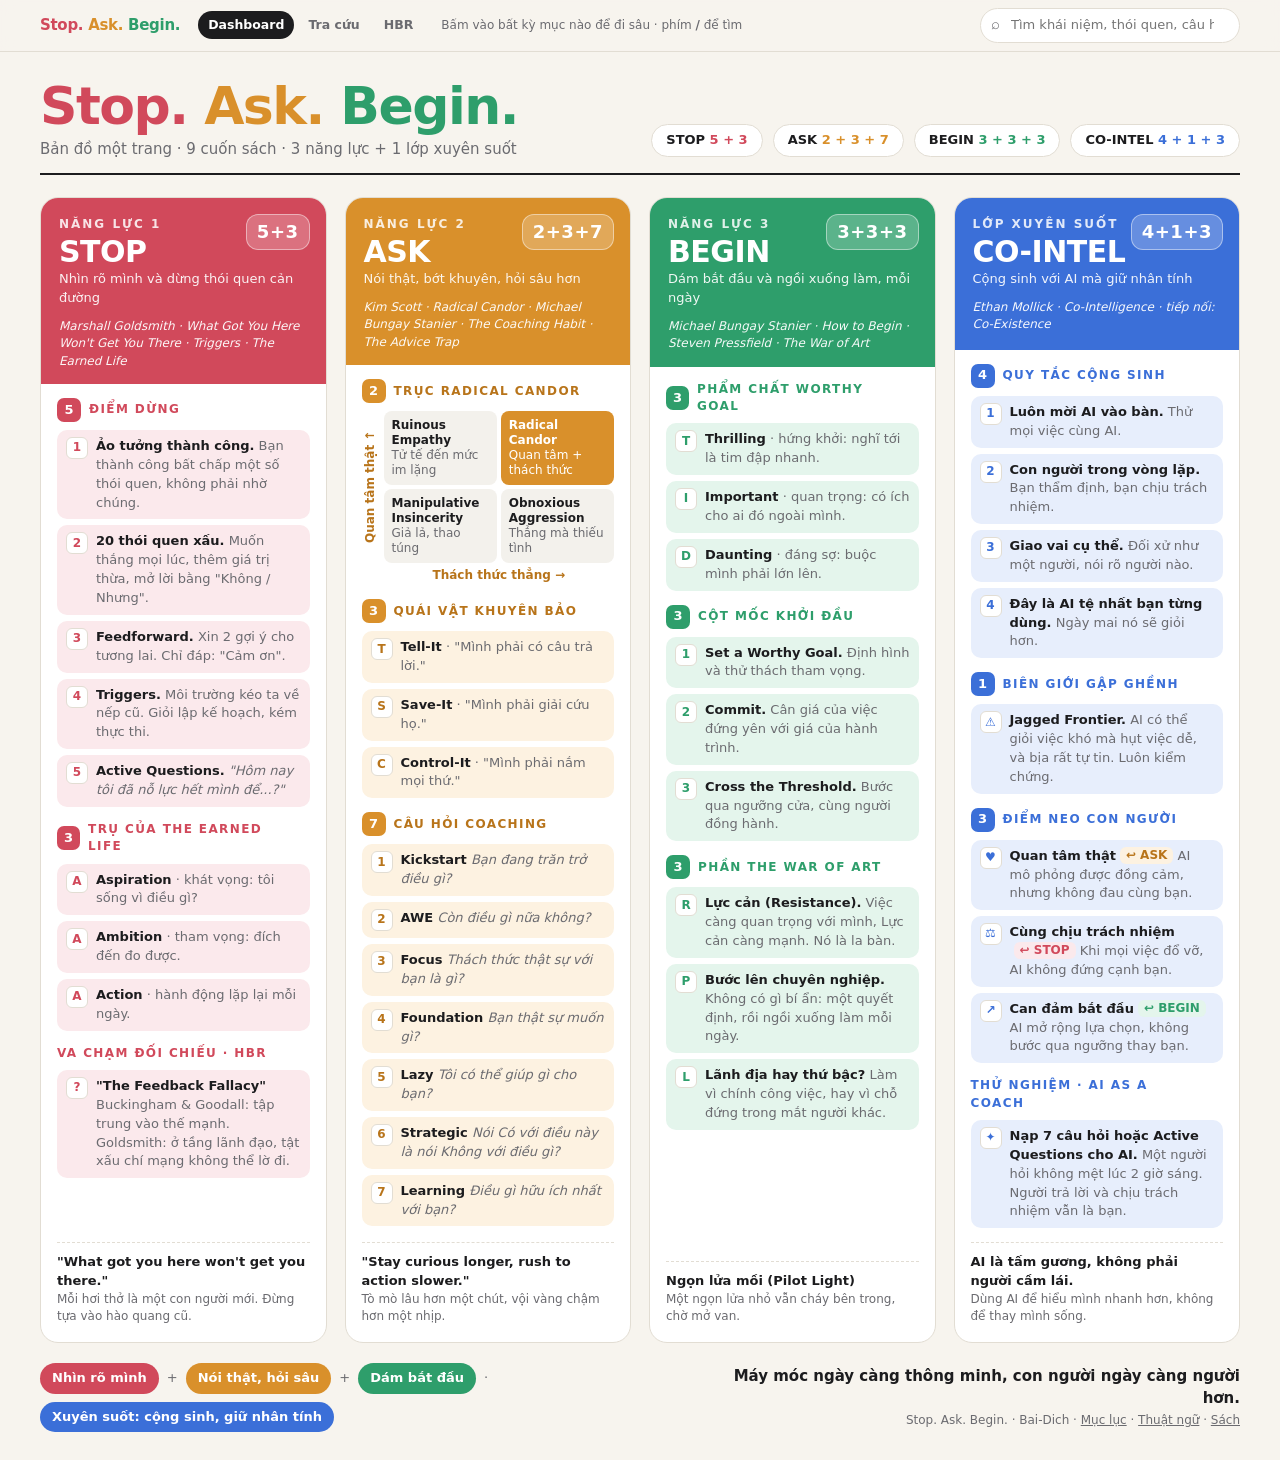
==== index.html @ fc936a49 "feat: complete Stop. Ask. Begin. 9-book architecture, translations, and Atlas interactive system" ====
<!DOCTYPE html>
<html lang="vi">
<head>
<meta charset="utf-8">
<meta name="viewport" content="width=device-width, initial-scale=1">
<title>Stop. Ask. Begin. · Dashboard</title>
<link rel="stylesheet" href="assets/atlas.css">
</head>
<body>

<div class="bar">
  <div class="bar-in">
    <a class="brand" href="#/"><span>Stop.</span> <span>Ask.</span> <span>Begin.</span></a>
    <nav>
      <a href="#/" data-k="dash">Dashboard</a>
      <a href="#/index" data-k="index">Tra cứu</a>
      <a href="#/ref/hbr" data-k="ref">HBR</a>
    </nav>
    <span class="hint">Bấm vào bất kỳ mục nào để đi sâu · phím <b>/</b> để tìm</span>
    <label class="search"><input id="q" type="search" placeholder="Tìm khái niệm, thói quen, câu hỏi..." autocomplete="off" aria-label="Tìm kiếm"></label>
  </div>
</div>

<!-- ================= DASHBOARD (poster) ================= -->
<main class="poster" id="dash">

  <header>
    <div class="title">
      <span>Stop.</span> <span>Ask.</span> <span>Begin.</span>
      <small>Bản đồ một trang · 9 cuốn sách · 3 năng lực + 1 lớp xuyên suốt</small>
    </div>
    <div class="formula">
      <a class="f-stop" href="#/stop">STOP <b>5 + 3</b></a>
      <a class="f-ask" href="#/ask">ASK <b>2 + 3 + 7</b></a>
      <a class="f-begin" href="#/begin">BEGIN <b>3 + 3 + 3</b></a>
      <a class="f-co" href="#/co">CO-INTEL <b>4 + 1 + 3</b></a>
    </div>
  </header>

  <section class="grid">

    <!-- ================= STOP ================= -->
    <article class="col stop">
      <a class="col-head" href="#/stop">
        <div class="badge">5+3</div>
        <div class="step">NĂNG LỰC 1</div>
        <div class="name">STOP</div>
        <div class="sub">Nhìn rõ mình và dừng thói quen cản đường</div>
        <div class="books">Marshall Goldsmith · What Got You Here Won't Get You There · Triggers · The Earned Life</div>
      </a>
      <div class="col-body">
        <div class="block">
          <h3><a href="#/stop"><span class="n">5</span>điểm dừng</a></h3>
          <ol class="items">
            <li><a href="#/stop/success-delusion"><span class="k">1</span><div><strong>Ảo tưởng thành công.</strong> <em>Bạn thành công bất chấp một số thói quen, không phải nhờ chúng.</em></div></a></li>
            <li><a href="#/stop/habits"><span class="k">2</span><div><strong>20 thói quen xấu.</strong> <em>Muốn thắng mọi lúc, thêm giá trị thừa, mở lời bằng "Không / Nhưng".</em></div></a></li>
            <li><a href="#/stop/change-process"><span class="k">3</span><div><strong>Feedforward.</strong> <em>Xin 2 gợi ý cho tương lai. Chỉ đáp: "Cảm ơn".</em></div></a></li>
            <li><a href="#/stop/triggers"><span class="k">4</span><div><strong>Triggers.</strong> <em>Môi trường kéo ta về nếp cũ. Giỏi lập kế hoạch, kém thực thi.</em></div></a></li>
            <li><a href="#/stop/active-questions"><span class="k">5</span><div><strong>Active Questions.</strong> <em class="q">"Hôm nay tôi đã nỗ lực hết mình để...?"</em></div></a></li>
          </ol>
        </div>
        <div class="block">
          <h3><a href="#/stop/earned-life"><span class="n">3</span>trụ của The Earned Life</a></h3>
          <ol class="items">
            <li><a href="#/stop/earned-life/aspiration"><span class="k">A</span><div><strong>Aspiration</strong> <em>· khát vọng: tôi sống vì điều gì?</em></div></a></li>
            <li><a href="#/stop/earned-life/ambition"><span class="k">A</span><div><strong>Ambition</strong> <em>· tham vọng: đích đến đo được.</em></div></a></li>
            <li><a href="#/stop/earned-life/action"><span class="k">A</span><div><strong>Action</strong> <em>· hành động lặp lại mỗi ngày.</em></div></a></li>
          </ol>
        </div>
        <div class="block">
          <h3><a href="#/ref/debates">Va chạm đối chiếu · HBR</a></h3>
          <ol class="items">
            <li><a href="#/ref/hbr/feedback-fallacy"><span class="k">?</span><div><strong>"The Feedback Fallacy"</strong> <em>Buckingham &amp; Goodall: tập trung vào thế mạnh. Goldsmith: ở tầng lãnh đạo, tật xấu chí mạng không thể lờ đi.</em></div></a></li>
          </ol>
        </div>
        <div class="motto">"What got you here won't get you there."<span>Mỗi hơi thở là một con người mới. Đừng tựa vào hào quang cũ.</span></div>
      </div>
    </article>

    <!-- ================= ASK ================= -->
    <article class="col ask">
      <a class="col-head" href="#/ask">
        <div class="badge">2+3+7</div>
        <div class="step">NĂNG LỰC 2</div>
        <div class="name">ASK</div>
        <div class="sub">Nói thật, bớt khuyên, hỏi sâu hơn</div>
        <div class="books">Kim Scott · Radical Candor · Michael Bungay Stanier · The Coaching Habit · The Advice Trap</div>
      </a>
      <div class="col-body">
        <div class="block">
          <h3><a href="#/ask/radical-candor"><span class="n">2</span>trục Radical Candor</a></h3>
          <div class="rc">
            <div class="axis-y">Quan tâm thật ↑</div>
            <a class="cell" href="#/ask/radical-candor/ruinous-empathy"><b>Ruinous Empathy</b>Tử tế đến mức im lặng</a>
            <a class="cell win" href="#/ask/radical-candor/radical-candor"><b>Radical Candor</b>Quan tâm + thách thức</a>
            <a class="cell" href="#/ask/radical-candor/manipulative-insincerity"><b>Manipulative Insincerity</b>Giả lả, thao túng</a>
            <a class="cell" href="#/ask/radical-candor/obnoxious-aggression"><b>Obnoxious Aggression</b>Thẳng mà thiếu tình</a>
            <div class="axis-x">Thách thức thẳng →</div>
          </div>
        </div>
        <div class="block">
          <h3><a href="#/ask/monsters"><span class="n">3</span>quái vật khuyên bảo</a></h3>
          <ol class="items">
            <li><a href="#/ask/monsters/tell-it"><span class="k">T</span><div><strong>Tell-It</strong> <em>· "Mình phải có câu trả lời."</em></div></a></li>
            <li><a href="#/ask/monsters/save-it"><span class="k">S</span><div><strong>Save-It</strong> <em>· "Mình phải giải cứu họ."</em></div></a></li>
            <li><a href="#/ask/monsters/control-it"><span class="k">C</span><div><strong>Control-It</strong> <em>· "Mình phải nắm mọi thứ."</em></div></a></li>
          </ol>
        </div>
        <div class="block">
          <h3><a href="#/ask/seven-questions"><span class="n">7</span>câu hỏi coaching</a></h3>
          <ol class="items">
            <li><a href="#/ask/seven-questions/kickstart"><span class="k">1</span><div><strong>Kickstart</strong> <em class="q">Bạn đang trăn trở điều gì?</em></div></a></li>
            <li><a href="#/ask/seven-questions/awe"><span class="k">2</span><div><strong>AWE</strong> <em class="q">Còn điều gì nữa không?</em></div></a></li>
            <li><a href="#/ask/seven-questions/focus"><span class="k">3</span><div><strong>Focus</strong> <em class="q">Thách thức thật sự với bạn là gì?</em></div></a></li>
            <li><a href="#/ask/seven-questions/foundation"><span class="k">4</span><div><strong>Foundation</strong> <em class="q">Bạn thật sự muốn gì?</em></div></a></li>
            <li><a href="#/ask/seven-questions/lazy"><span class="k">5</span><div><strong>Lazy</strong> <em class="q">Tôi có thể giúp gì cho bạn?</em></div></a></li>
            <li><a href="#/ask/seven-questions/strategic"><span class="k">6</span><div><strong>Strategic</strong> <em class="q">Nói Có với điều này là nói Không với điều gì?</em></div></a></li>
            <li><a href="#/ask/seven-questions/learning"><span class="k">7</span><div><strong>Learning</strong> <em class="q">Điều gì hữu ích nhất với bạn?</em></div></a></li>
          </ol>
        </div>
        <div class="motto">"Stay curious longer, rush to action slower."<span>Tò mò lâu hơn một chút, vội vàng chậm hơn một nhịp.</span></div>
      </div>
    </article>

    <!-- ================= BEGIN ================= -->
    <article class="col begin">
      <a class="col-head" href="#/begin">
        <div class="badge">3+3+3</div>
        <div class="step">NĂNG LỰC 3</div>
        <div class="name">BEGIN</div>
        <div class="sub">Dám bắt đầu và ngồi xuống làm, mỗi ngày</div>
        <div class="books">Michael Bungay Stanier · How to Begin · Steven Pressfield · The War of Art</div>
      </a>
      <div class="col-body">
        <div class="block">
          <h3><a href="#/begin/worthy-goal"><span class="n">3</span>phẩm chất Worthy Goal</a></h3>
          <ol class="items">
            <li><a href="#/begin/worthy-goal/thrilling"><span class="k">T</span><div><strong>Thrilling</strong> <em>· hứng khởi: nghĩ tới là tim đập nhanh.</em></div></a></li>
            <li><a href="#/begin/worthy-goal/important"><span class="k">I</span><div><strong>Important</strong> <em>· quan trọng: có ích cho ai đó ngoài mình.</em></div></a></li>
            <li><a href="#/begin/worthy-goal/daunting"><span class="k">D</span><div><strong>Daunting</strong> <em>· đáng sợ: buộc mình phải lớn lên.</em></div></a></li>
          </ol>
        </div>
        <div class="block">
          <h3><a href="#/begin/milestones"><span class="n">3</span>cột mốc khởi đầu</a></h3>
          <ol class="items">
            <li><a href="#/begin/milestones/set-a-worthy-goal"><span class="k">1</span><div><strong>Set a Worthy Goal.</strong> <em>Định hình và thử thách tham vọng.</em></div></a></li>
            <li><a href="#/begin/milestones/commit"><span class="k">2</span><div><strong>Commit.</strong> <em>Cân giá của việc đứng yên với giá của hành trình.</em></div></a></li>
            <li><a href="#/begin/milestones/cross-the-threshold"><span class="k">3</span><div><strong>Cross the Threshold.</strong> <em>Bước qua ngưỡng cửa, cùng người đồng hành.</em></div></a></li>
          </ol>
        </div>
        <div class="block">
          <h3><a href="#/begin/resistance"><span class="n">3</span>phần The War of Art</a></h3>
          <ol class="items">
            <li><a href="#/begin/resistance"><span class="k">R</span><div><strong>Lực cản (Resistance).</strong> <em>Việc càng quan trọng với mình, Lực cản càng mạnh. Nó là la bàn.</em></div></a></li>
            <li><a href="#/begin/turning-pro"><span class="k">P</span><div><strong>Bước lên chuyên nghiệp.</strong> <em>Không có gì bí ẩn: một quyết định, rồi ngồi xuống làm mỗi ngày.</em></div></a></li>
            <li><a href="#/begin/territory/territory-vs-hierarchy"><span class="k">L</span><div><strong>Lãnh địa hay thứ bậc?</strong> <em>Làm vì chính công việc, hay vì chỗ đứng trong mắt người khác.</em></div></a></li>
          </ol>
        </div>
        <div class="motto">Ngọn lửa mồi (Pilot Light)<span>Một ngọn lửa nhỏ vẫn cháy bên trong, chờ mở van.</span></div>
      </div>
    </article>

    <!-- ================= CO-INTELLIGENCE ================= -->
    <article class="col co">
      <a class="col-head" href="#/co">
        <div class="badge">4+1+3</div>
        <div class="step">LỚP XUYÊN SUỐT</div>
        <div class="name">CO-INTEL</div>
        <div class="sub">Cộng sinh với AI mà giữ nhân tính</div>
        <div class="books">Ethan Mollick · Co-Intelligence · tiếp nối: Co-Existence</div>
      </a>
      <div class="col-body">
        <div class="block">
          <h3><a href="#/co/rules"><span class="n">4</span>quy tắc cộng sinh</a></h3>
          <ol class="items">
            <li><a href="#/co/rules/invite-ai"><span class="k">1</span><div><strong>Luôn mời AI vào bàn.</strong> <em>Thử mọi việc cùng AI.</em></div></a></li>
            <li><a href="#/co/rules/human-in-loop"><span class="k">2</span><div><strong>Con người trong vòng lặp.</strong> <em>Bạn thẩm định, bạn chịu trách nhiệm.</em></div></a></li>
            <li><a href="#/co/rules/assign-persona"><span class="k">3</span><div><strong>Giao vai cụ thể.</strong> <em>Đối xử như một người, nói rõ người nào.</em></div></a></li>
            <li><a href="#/co/rules/worst-ai"><span class="k">4</span><div><strong>Đây là AI tệ nhất bạn từng dùng.</strong> <em>Ngày mai nó sẽ giỏi hơn.</em></div></a></li>
          </ol>
        </div>
        <div class="block">
          <h3><a href="#/co/frontier"><span class="n">1</span>biên giới gập ghềnh</a></h3>
          <ol class="items">
            <li><a href="#/co/frontier/jagged-frontier"><span class="k">⚠</span><div><strong>Jagged Frontier.</strong> <em>AI có thể giỏi việc khó mà hụt việc dễ, và bịa rất tự tin. Luôn kiểm chứng.</em></div></a></li>
          </ol>
        </div>
        <div class="block">
          <h3><a href="#/co/human"><span class="n">3</span>điểm neo con người</a></h3>
          <ol class="items">
            <li><a href="#/co/human/care"><span class="k">♥</span><div><strong>Quan tâm thật</strong><span class="tag t-ask">↩ ASK</span> <em>AI mô phỏng được đồng cảm, nhưng không đau cùng bạn.</em></div></a></li>
            <li><a href="#/co/human/accountability"><span class="k">⚖</span><div><strong>Cùng chịu trách nhiệm</strong><span class="tag t-stop">↩ STOP</span> <em>Khi mọi việc đổ vỡ, AI không đứng cạnh bạn.</em></div></a></li>
            <li><a href="#/co/human/courage"><span class="k">↗</span><div><strong>Can đảm bắt đầu</strong><span class="tag t-begin">↩ BEGIN</span> <em>AI mở rộng lựa chọn, không bước qua ngưỡng thay bạn.</em></div></a></li>
          </ol>
        </div>
        <div class="block">
          <h3><a href="#/co/roles">Thử nghiệm · AI as a Coach</a></h3>
          <ol class="items">
            <li><a href="#/co/roles/coach"><span class="k">✦</span><div><strong>Nạp 7 câu hỏi hoặc Active Questions cho AI.</strong> <em>Một người hỏi không mệt lúc 2 giờ sáng. Người trả lời và chịu trách nhiệm vẫn là bạn.</em></div></a></li>
          </ol>
        </div>
        <div class="motto">AI là tấm gương, không phải người cầm lái.<span>Dùng AI để hiểu mình nhanh hơn, không để thay mình sống.</span></div>
      </div>
    </article>

  </section>

  <footer>
    <div class="flow">
      <a class="p" href="#/stop" style="background:var(--stop)">Nhìn rõ mình</a><span class="arrow">+</span>
      <a class="p" href="#/ask" style="background:var(--ask)">Nói thật, hỏi sâu</a><span class="arrow">+</span>
      <a class="p" href="#/begin" style="background:var(--begin)">Dám bắt đầu</a><span class="arrow">·</span>
      <a class="p" href="#/co" style="background:var(--co)">Xuyên suốt: cộng sinh, giữ nhân tính</a>
    </div>
    <div class="closing">Máy móc ngày càng thông minh, con người ngày càng người hơn.<span>Stop. Ask. Begin. · Bai-Dich · <a href="#/index">Mục lục</a> · <a href="#/index/terms">Thuật ngữ</a> · <a href="#/index/books">Sách</a></span></div>
  </footer>

</main>

<!-- ================= VIEW ĐỘNG (tầng 1, 2, tra cứu) ================= -->
<main id="view" class="page" hidden></main>

<script src="assets/atlas.js"></script>
<script src="data/ref.js"></script>
<script src="data/stop_a.js"></script>
<script src="data/stop_b.js"></script>
<script src="data/ask.js"></script>
<script src="data/begin.js"></script>
<script src="data/begin_b.js"></script>
<script src="data/co.js"></script>
<script>ATLAS.start();</script>
</body>
</html>
---- assets/atlas.css ----
/* Atlas Stop. Ask. Begin. · giữ nguyên ngôn ngữ thiết kế của poster */
:root{
  --paper:#f7f4ee; --ink:#1c1c1e; --muted:#6b6b70; --line:#e2ddd3; --card:#ffffff;
  --stop:#d1495b; --stop-soft:#fbe9ec;
  --ask:#d9902b;  --ask-soft:#fdf2e1;
  --begin:#2e9e6b;--begin-soft:#e4f5ec;
  --co:#3b6fd8;   --co-soft:#e7eefc;
  --ref:#5b4b8a;  --ref-soft:#eeeaf6;
}
*{box-sizing:border-box;margin:0;padding:0}
html{scroll-behavior:auto}
body{
  background:var(--paper); color:var(--ink);
  font-family:"Be Vietnam Pro","Segoe UI","Inter",system-ui,-apple-system,sans-serif;
  font-size:13px; line-height:1.45; -webkit-font-smoothing:antialiased;
}
a{color:inherit}
:focus-visible{outline:2px solid var(--ink);outline-offset:2px;border-radius:6px}

/* ===== THANH CÔNG CỤ ===== */
.bar{position:sticky;top:0;z-index:20;background:rgba(247,244,238,.92);backdrop-filter:saturate(1.4) blur(8px);
  border-bottom:1px solid var(--line)}
.bar-in{max-width:1600px;margin:0 auto;padding:8px 40px;display:flex;align-items:center;gap:18px}
.brand{font-weight:800;font-size:15px;letter-spacing:-.3px;text-decoration:none;white-space:nowrap}
.brand span:nth-child(1){color:var(--stop)} .brand span:nth-child(2){color:var(--ask)} .brand span:nth-child(3){color:var(--begin)}
.bar nav{display:flex;gap:4px;flex-wrap:wrap}
.bar nav a{text-decoration:none;font-weight:600;font-size:12.5px;color:var(--muted);padding:5px 10px;border-radius:999px}
.bar nav a:hover{background:var(--card);color:var(--ink)}
.bar nav a.on{background:var(--ink);color:#fff}
.search{margin-left:auto;position:relative}
.search input{font:inherit;font-size:13px;width:260px;padding:7px 12px 7px 30px;border:1px solid var(--line);border-radius:999px;background:var(--card);color:var(--ink)}
.search input:focus{outline:none;border-color:var(--ink)}
.search::before{content:"⌕";position:absolute;left:11px;top:50%;transform:translateY(-52%);color:var(--muted);font-size:15px}
.hint{font-size:12px;color:var(--muted);white-space:nowrap}

/* ===== DASHBOARD (poster) ===== */
.poster{max-width:1600px;margin:0 auto;padding:28px 40px 28px}
.poster header{display:flex;align-items:flex-end;justify-content:space-between;gap:24px;
  border-bottom:2px solid var(--ink);padding-bottom:16px;margin-bottom:22px}
.title{font-size:52px;font-weight:800;letter-spacing:-1.5px;line-height:1}
.title span:nth-child(1){color:var(--stop)}
.title span:nth-child(2){color:var(--ask)}
.title span:nth-child(3){color:var(--begin)}
.title small{display:block;font-size:15px;font-weight:500;letter-spacing:0;color:var(--muted);margin-top:10px}
.formula{display:flex;gap:10px;flex-wrap:wrap;justify-content:flex-end}
.formula a{background:var(--card);border:1px solid var(--line);border-radius:999px;padding:6px 14px;font-weight:700;font-size:13px;white-space:nowrap;text-decoration:none;transition:border-color .15s}
.formula a:hover{border-color:var(--ink)}
.formula b{font-weight:800}
.f-stop b{color:var(--stop)} .f-ask b{color:var(--ask)} .f-begin b{color:var(--begin)} .f-co b{color:var(--co)}

.grid{display:grid;grid-template-columns:repeat(4,1fr);gap:18px;align-items:stretch}
.col{background:var(--card);border:1px solid var(--line);border-radius:18px;overflow:hidden;display:flex;flex-direction:column}
.col-head{padding:18px 18px 14px;color:#fff;position:relative;min-height:152px;display:block;text-decoration:none}
.stop .col-head{background:var(--stop)} .ask .col-head{background:var(--ask)}
.begin .col-head{background:var(--begin)} .co .col-head{background:var(--co)}
.step{font-size:12px;font-weight:700;letter-spacing:2px;opacity:.85}
.name{font-size:30px;font-weight:800;letter-spacing:-.5px;line-height:1.1;margin-top:2px}
.sub{font-size:13px;opacity:.92;margin-top:2px}
.badge{position:absolute;top:16px;right:16px;background:rgba(255,255,255,.22);border:1px solid rgba(255,255,255,.45);
  border-radius:12px;padding:4px 10px;font-weight:800;font-size:18px;letter-spacing:.5px}
.books{font-size:12px;opacity:.95;margin-top:10px;font-style:italic}
.col-body{padding:14px 16px 16px;display:flex;flex-direction:column;gap:14px;flex:1}

.block h3{font-size:12px;font-weight:800;letter-spacing:1.4px;text-transform:uppercase;margin-bottom:8px}
.block h3 a{display:flex;align-items:center;gap:8px;text-decoration:none}
.block h3 a::after{content:"›";font-size:16px;line-height:1;opacity:0;transform:translateX(-4px);transition:.15s}
.block h3 a:hover::after{opacity:1;transform:none}
.block h3 .n{display:inline-grid;place-items:center;width:24px;height:24px;border-radius:7px;color:#fff;font-size:13px;letter-spacing:0}
.stop .n{background:var(--stop)} .ask .n{background:var(--ask)} .begin .n{background:var(--begin)} .co .n{background:var(--co)}
.stop h3{color:var(--stop)} .ask h3{color:#b8741a} .begin h3{color:var(--begin)} .co h3{color:var(--co)}

ol.items{list-style:none;display:flex;flex-direction:column;gap:6px}
ol.items li > a{display:grid;grid-template-columns:22px 1fr;gap:8px;align-items:start;padding:7px 9px;border-radius:10px;
  text-decoration:none;position:relative;transition:transform .12s, box-shadow .12s}
.stop ol.items li > a{background:var(--stop-soft)} .ask ol.items li > a{background:var(--ask-soft)}
.begin ol.items li > a{background:var(--begin-soft)} .co ol.items li > a{background:var(--co-soft)}
ol.items li > a:hover{transform:translateY(-1px);box-shadow:0 2px 0 rgba(0,0,0,.06), inset 0 0 0 1px rgba(0,0,0,.08)}
ol.items li > a::after{content:"›";position:absolute;right:8px;top:6px;font-size:15px;color:var(--muted);opacity:0;transition:.12s}
ol.items li > a:hover::after{opacity:1}
.k{font-weight:800;font-size:12px;width:22px;height:22px;border-radius:6px;background:var(--card);display:grid;place-items:center;border:1px solid var(--line)}
.stop .k{color:var(--stop)} .ask .k{color:#b8741a} .begin .k{color:var(--begin)} .co .k{color:var(--co)}
li strong{font-weight:700}
li em{color:var(--muted);font-style:normal}
.q{font-style:italic}

.rc{display:grid;grid-template-columns:18px 1fr 1fr;grid-template-rows:1fr 1fr 18px;gap:4px;font-size:12px}
.rc .cell{border-radius:8px;padding:7px 8px;line-height:1.25;background:#f3f1ec;color:var(--muted);text-decoration:none;transition:transform .12s, box-shadow .12s}
.rc .cell:hover{transform:translateY(-1px);box-shadow:inset 0 0 0 1px rgba(0,0,0,.1)}
.rc .cell b{display:block;color:var(--ink);font-size:12px}
.rc .win{background:var(--ask);color:#fff}
.rc .win b{color:#fff}
.rc .axis-y{grid-row:1/3;writing-mode:vertical-rl;transform:rotate(180deg);text-align:center;font-weight:700;color:#b8741a;font-size:12px}
.rc .axis-x{grid-column:2/4;text-align:center;font-weight:700;color:#b8741a;font-size:12px}

.motto{margin-top:auto;border-top:1px dashed var(--line);padding-top:10px;font-size:13px;font-weight:600}
.motto span{display:block;color:var(--muted);font-weight:500;font-size:12px}
.tag{display:inline-block;font-size:12px;font-weight:700;border-radius:6px;padding:0 6px;margin-left:4px;vertical-align:1px}
.tag.t-stop{background:var(--stop-soft);color:var(--stop)}
.tag.t-ask{background:var(--ask-soft);color:#b8741a}
.tag.t-begin{background:var(--begin-soft);color:var(--begin)}

.poster footer{margin-top:20px;display:grid;grid-template-columns:1fr auto;gap:20px;align-items:center}
.flow{display:flex;align-items:center;gap:8px;flex-wrap:wrap;font-weight:700;font-size:13px}
.flow .p{padding:6px 12px;border-radius:999px;color:#fff;text-decoration:none}
.flow .arrow{color:var(--muted);font-weight:400}
.closing{font-size:15px;font-weight:700;text-align:right;max-width:520px}
.closing span{display:block;color:var(--muted);font-weight:500;font-size:12px;margin-top:2px}
.closing span a{color:var(--muted)}

/* ===== VIEW CHUNG ===== */
.v-stop{--c:var(--stop);--soft:var(--stop-soft);--deep:#a8303f}
.v-ask{--c:var(--ask);--soft:var(--ask-soft);--deep:#9a5f12}
.v-begin{--c:var(--begin);--soft:var(--begin-soft);--deep:#237a53}
.v-co{--c:var(--co);--soft:var(--co-soft);--deep:#2c55aa}
.v-ref{--c:var(--ref);--soft:var(--ref-soft);--deep:#463870}
.v-neutral{--c:var(--ink);--soft:#efece6;--deep:var(--ink)}

.page{max-width:1180px;margin:0 auto;padding:22px 40px 56px}
.crumbs{display:flex;flex-wrap:wrap;gap:6px;align-items:center;font-size:12.5px;color:var(--muted);margin-bottom:14px}
.crumbs a{text-decoration:none;font-weight:600}
.crumbs a:hover{color:var(--ink)}
.crumbs .sep{opacity:.5}
.crumbs .here{color:var(--ink);font-weight:700}

.hero{background:var(--c);color:#fff;border-radius:18px;padding:22px 24px 20px;position:relative;overflow:hidden}
.hero .step{opacity:.85}
.hero h1{font-size:34px;font-weight:800;letter-spacing:-.8px;line-height:1.12;margin-top:4px;max-width:880px}
.hero .en{font-size:14px;opacity:.9;margin-top:4px;font-style:italic}
.hero .lead{font-size:15px;line-height:1.55;margin-top:12px;max-width:820px;opacity:.97}
.hero .badge{font-size:20px}
.hero .meta{display:flex;flex-wrap:wrap;gap:8px;margin-top:14px}
.chip-w{display:inline-flex;align-items:center;gap:6px;background:rgba(255,255,255,.18);border:1px solid rgba(255,255,255,.4);
  color:#fff;border-radius:999px;padding:4px 11px;font-size:12px;font-weight:600;text-decoration:none}
a.chip-w:hover{background:rgba(255,255,255,.3)}

.intro{margin:18px 2px 0;max-width:820px;font-size:14.5px;line-height:1.65}
.intro p+p{margin-top:10px}

.sec{margin-top:26px}
.sec-h{display:flex;align-items:center;gap:10px;margin-bottom:10px}
.sec-h h2{font-size:12px;font-weight:800;letter-spacing:1.4px;text-transform:uppercase;color:var(--deep)}
.sec-h .rule{flex:1;height:1px;background:var(--line)}
.sec-h .cnt{font-size:12px;color:var(--muted);font-weight:600}

.cards{display:grid;grid-template-columns:repeat(auto-fill,minmax(300px,1fr));gap:10px}
.card{display:grid;grid-template-columns:30px 1fr;gap:10px;align-items:start;background:var(--card);border:1px solid var(--line);
  border-radius:14px;padding:12px 14px;text-decoration:none;position:relative;transition:border-color .12s, transform .12s, box-shadow .12s}
.card:hover{border-color:var(--c);transform:translateY(-1px);box-shadow:0 3px 0 var(--soft)}
.card .kk{width:30px;height:30px;border-radius:8px;background:var(--soft);color:var(--deep);display:grid;place-items:center;font-weight:800;font-size:13px}
.card h3{font-size:14.5px;font-weight:700;line-height:1.3;padding-right:14px}
.card .en{font-size:12px;color:var(--muted);font-style:italic;margin-top:1px}
.card p{font-size:13px;color:#3b3b3f;margin-top:6px;line-height:1.5}
.card::after{content:"›";position:absolute;right:12px;top:10px;color:var(--muted);font-size:17px}
.card .flag{display:inline-block;margin-top:6px;font-size:11px;font-weight:700;color:var(--muted);background:#f3f1ec;border-radius:6px;padding:1px 6px}

.others{margin-top:34px;padding-top:16px;border-top:1px dashed var(--line)}
.others h4{font-size:12px;font-weight:800;letter-spacing:1.2px;text-transform:uppercase;color:var(--muted);margin-bottom:8px}
.pills{display:flex;flex-wrap:wrap;gap:6px}
.pill{display:inline-flex;align-items:center;gap:6px;text-decoration:none;font-weight:600;font-size:12.5px;padding:5px 11px;border-radius:999px;
  background:var(--card);border:1px solid var(--line)}
.pill:hover{border-color:var(--ink)}
.pill.on{background:var(--c);color:#fff;border-color:var(--c)}
.dot{width:8px;height:8px;border-radius:50%;display:inline-block;flex:none}
.d-stop{background:var(--stop)} .d-ask{background:var(--ask)} .d-begin{background:var(--begin)} .d-co{background:var(--co)} .d-ref{background:var(--ref)}

/* ===== CHI TIẾT ===== */
.detail{display:grid;grid-template-columns:minmax(0,1fr) 300px;gap:22px;margin-top:18px;align-items:start}
.art{background:var(--card);border:1px solid var(--line);border-radius:18px;padding:24px 28px 26px}
.art .lead{font-size:16.5px;line-height:1.55;font-weight:600;color:var(--deep);border-left:4px solid var(--c);padding-left:12px}
.art .body{margin-top:16px;font-size:15px;line-height:1.72}
.art .body p+p{margin-top:12px}
.quote{margin:20px 0 4px;background:var(--soft);border-radius:14px;padding:16px 18px;position:relative}
.quote::before{content:"\201C";position:absolute;left:12px;top:-6px;font-size:54px;line-height:1;color:var(--c);opacity:.5;font-family:Georgia,serif}
.quote .qen{font-family:Georgia,"Times New Roman",serif;font-style:italic;font-size:15px;line-height:1.55;padding-left:22px}
.quote .qvi{margin-top:8px;font-size:14px;line-height:1.55;padding-left:22px}
.quote .qw{margin-top:6px;font-size:12px;color:var(--muted);padding-left:22px}
.box{margin-top:18px}
.box h4{font-size:12px;font-weight:800;letter-spacing:1.3px;text-transform:uppercase;color:var(--deep);margin-bottom:8px}
.box ul{list-style:none;display:flex;flex-direction:column;gap:6px}
.box li{display:grid;grid-template-columns:18px 1fr;gap:6px;font-size:14px;line-height:1.55}
.box li::before{content:"•";color:var(--c);font-weight:800;text-align:center}
.box.practice li::before{content:"→"}
.note{margin-top:18px;font-size:12.5px;color:var(--muted);background:#f6f4ef;border:1px dashed var(--line);border-radius:10px;padding:8px 12px}

.side{display:flex;flex-direction:column;gap:12px;position:sticky;top:62px}
.pane{background:var(--card);border:1px solid var(--line);border-radius:14px;padding:12px 14px}
.pane h4{font-size:11.5px;font-weight:800;letter-spacing:1.2px;text-transform:uppercase;color:var(--muted);margin-bottom:8px}
.src b{display:block;font-size:13.5px;line-height:1.35}
.src span{display:block;font-size:12px;color:var(--muted);margin-top:2px}
.src a.open{display:inline-block;margin-top:8px;font-size:12.5px;font-weight:700;color:var(--deep);text-decoration:none}
.src a.open:hover{text-decoration:underline}
.rel{display:flex;flex-direction:column;gap:4px}
.rel a,.rel span.off{display:grid;grid-template-columns:10px 1fr;gap:8px;align-items:center;text-decoration:none;font-size:13px;padding:5px 6px;border-radius:8px}
.rel a:hover{background:#f6f4ef}
.rel small{display:block;color:var(--muted);font-size:11.5px}
.rel span.off{color:var(--muted);opacity:.7}
.sibs{list-style:none;display:flex;flex-direction:column;gap:2px;max-height:360px;overflow:auto}
.sibs a{display:grid;grid-template-columns:24px 1fr;gap:6px;text-decoration:none;font-size:12.5px;padding:4px 6px;border-radius:7px;line-height:1.35}
.sibs a:hover{background:#f6f4ef}
.sibs a.on{background:var(--soft);font-weight:700}
.sibs .kk{color:var(--deep);font-weight:800;text-align:center}

.pn{display:grid;grid-template-columns:1fr 1fr;gap:10px;margin-top:16px}
.pn a{display:block;background:var(--card);border:1px solid var(--line);border-radius:12px;padding:10px 14px;text-decoration:none}
.pn a:hover{border-color:var(--c)}
.pn small{display:block;font-size:11.5px;color:var(--muted);font-weight:600}
.pn b{font-size:13.5px}
.pn .nx{text-align:right}
.kbd{font-size:11.5px;color:var(--muted);margin-top:8px;text-align:center}
.kbd kbd{font-family:inherit;border:1px solid var(--line);border-bottom-width:2px;border-radius:5px;padding:0 5px;background:var(--card)}

/* ===== TRA CỨU ===== */
.tabs{display:flex;gap:6px;flex-wrap:wrap;margin:18px 0 6px}
.tabs a{text-decoration:none;font-weight:700;font-size:13px;padding:7px 14px;border-radius:999px;background:var(--card);border:1px solid var(--line)}
.tabs a.on{background:var(--ink);color:#fff;border-color:var(--ink)}
.filter{font:inherit;font-size:14px;width:100%;max-width:420px;padding:9px 14px;border:1px solid var(--line);border-radius:12px;background:var(--card);margin:12px 0}
.filter:focus{outline:none;border-color:var(--ink)}
table.terms{width:100%;border-collapse:separate;border-spacing:0;background:var(--card);border:1px solid var(--line);border-radius:14px;overflow:hidden;font-size:13.5px}
table.terms th{text-align:left;font-size:11.5px;letter-spacing:1px;text-transform:uppercase;color:var(--muted);background:#f6f4ef;padding:9px 12px;border-bottom:1px solid var(--line)}
table.terms td{padding:8px 12px;border-bottom:1px solid #f0ece4;vertical-align:top}
table.terms tr:last-child td{border-bottom:none}
table.terms td a{text-decoration:none;font-weight:700}
table.terms td a:hover{text-decoration:underline}
.pol{font-size:10.5px;font-weight:800;letter-spacing:.6px;border-radius:5px;padding:1px 6px;background:#f3f1ec;color:var(--muted)}
.letter{font-size:12px;font-weight:800;color:var(--muted);background:#faf8f4 !important;letter-spacing:1px}

.bookgrid{display:grid;grid-template-columns:repeat(auto-fill,minmax(340px,1fr));gap:12px;margin-top:14px}
.book{background:var(--card);border:1px solid var(--line);border-radius:16px;padding:14px 16px;border-top:5px solid var(--c)}
.book .no{font-size:11.5px;font-weight:800;letter-spacing:1.4px;color:var(--deep)}
.book h3{font-size:15.5px;line-height:1.3;margin-top:2px}
.book .vi{font-size:13px;color:var(--muted);margin-top:2px}
.book .by{font-size:12.5px;margin-top:6px}
.book .role{font-size:13px;margin-top:6px}
.st{display:inline-block;font-size:11px;font-weight:800;border-radius:6px;padding:1px 7px;margin-left:6px;vertical-align:1px}
.st-done{background:#e4f5ec;color:#237a53} .st-wip{background:#fdf2e1;color:#9a5f12} .st-todo{background:#f3f1ec;color:var(--muted)}
.st-planned{background:#eeeaf6;color:#463870} .st-ref{background:#eeeaf6;color:#463870}
.book details{margin-top:10px}
.book summary{cursor:pointer;font-size:12.5px;font-weight:700;color:var(--deep)}
.book ol{margin:8px 0 0 18px;font-size:12.5px;display:flex;flex-direction:column;gap:3px}
.book ol a{text-decoration:none}
.book ol a:hover{text-decoration:underline}
.book .tops{display:flex;flex-wrap:wrap;gap:5px;margin-top:10px}

.tree{display:grid;grid-template-columns:repeat(auto-fill,minmax(270px,1fr));gap:12px;margin-top:14px}
.tree .t{background:var(--card);border:1px solid var(--line);border-radius:14px;padding:12px 14px;border-left:5px solid var(--c)}
.tree .t > a{font-weight:800;font-size:14px;text-decoration:none}
.tree .t > a:hover{text-decoration:underline}
.tree .t small{display:block;color:var(--muted);font-size:11.5px;margin-bottom:6px}
.tree ul{list-style:none;display:flex;flex-direction:column;gap:2px;font-size:12.5px}
.tree ul a{text-decoration:none}
.tree ul a:hover{text-decoration:underline;color:var(--deep)}
.tree .sh{font-size:11px;font-weight:800;letter-spacing:1px;text-transform:uppercase;color:var(--deep);margin-top:6px}

.results{display:flex;flex-direction:column;gap:8px;margin-top:12px}
.res{display:block;background:var(--card);border:1px solid var(--line);border-radius:12px;padding:10px 14px;text-decoration:none;border-left:4px solid var(--c)}
.res:hover{border-color:var(--c)}
.res .path{font-size:11.5px;color:var(--muted);font-weight:600}
.res b{font-size:14px}
.res p{font-size:13px;color:#3b3b3f;margin-top:3px}
mark{background:#fff1a8;color:inherit;border-radius:3px;padding:0 1px}

.empty{background:var(--card);border:1px dashed var(--line);border-radius:14px;padding:22px;margin-top:18px;font-size:14px;color:var(--muted)}
.statline{display:flex;gap:16px;flex-wrap:wrap;margin-top:14px}
.stat{background:var(--card);border:1px solid var(--line);border-radius:12px;padding:8px 14px}
.stat b{display:block;font-size:20px;font-weight:800}
.stat span{font-size:12px;color:var(--muted)}

[hidden]{display:none !important}

@media (max-width:1200px){.grid{grid-template-columns:repeat(2,1fr)} .poster header{flex-direction:column;align-items:flex-start} .formula{justify-content:flex-start}}
@media (max-width:980px){.detail{grid-template-columns:1fr} .side{position:static} .hint{display:none}}
@media (max-width:760px){
  .grid{grid-template-columns:1fr} .title{font-size:38px} .poster footer{grid-template-columns:1fr} .closing{text-align:left}
  .bar-in{flex-wrap:wrap;padding:8px 16px} .search{margin-left:0;width:100%} .search input{width:100%}
  .poster,.page{padding-left:16px;padding-right:16px} .hero h1{font-size:26px} .art{padding:18px}
}
@media print{
  body{background:#fff} .bar,.side,.pn,.kbd,.others{display:none !important}
  .poster{padding:16px} .col{break-inside:avoid} .detail{grid-template-columns:1fr}
  .hero{-webkit-print-color-adjust:exact;print-color-adjust:exact}
}
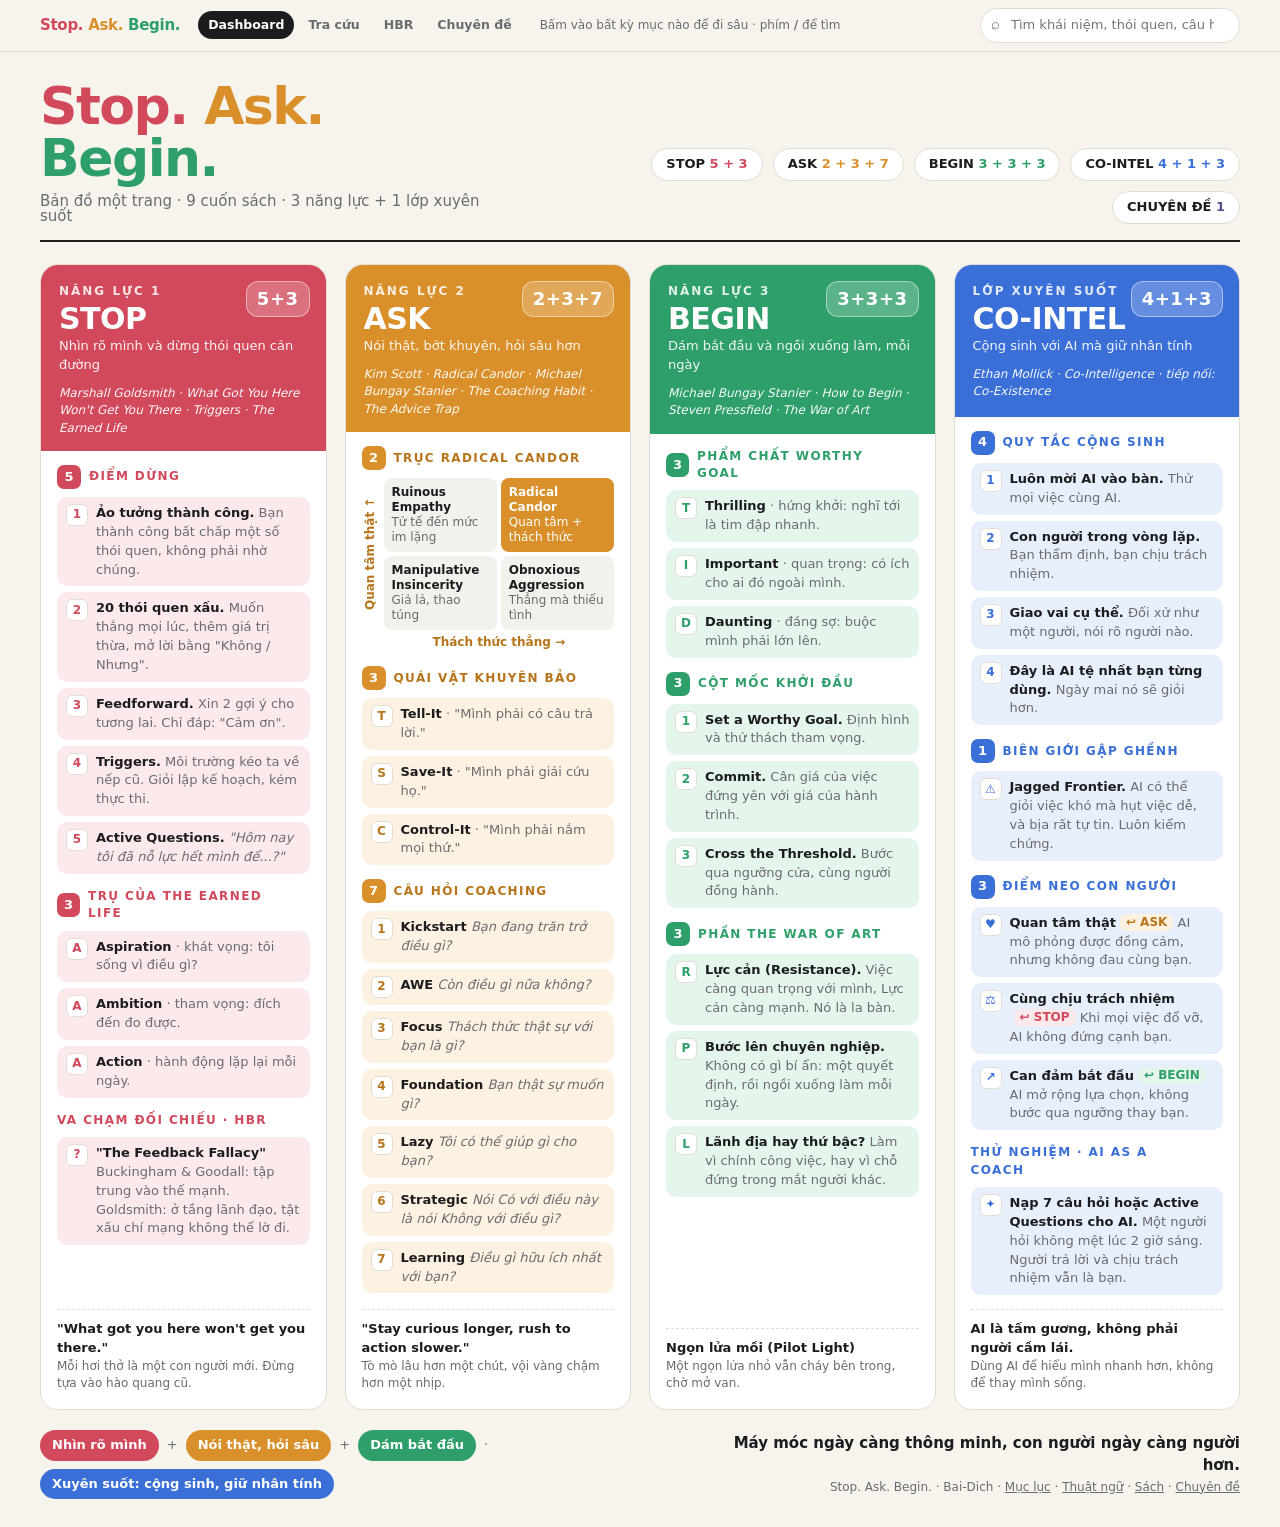
==== commit 296cb5f3: "feat(atlas): add Khong-Thoi-Gian deep-dive portal to sabc" ====
--- a/index.html
+++ b/index.html
@@ -4,7 +4,31 @@
 <meta charset="utf-8">
 <meta name="viewport" content="width=device-width, initial-scale=1">
 <title>Stop. Ask. Begin. · Dashboard</title>
+<link rel="icon" type="image/svg+xml" href="assets/favicon.svg">
+<link rel="icon" type="image/png" sizes="32x32" href="assets/favicon.png">
+<link rel="apple-touch-icon" sizes="180x180" href="assets/apple-touch-icon.png">
+<link rel="shortcut icon" href="favicon.ico">
 <link rel="stylesheet" href="assets/atlas.css">
+
+<!-- Google Analytics 4 (GA4) -->
+<script>
+  // Mã GA4 của Stop. Ask. Begin.
+  window.GA_MEASUREMENT_ID = "G-16MPNM0F18";
+
+  if (window.GA_MEASUREMENT_ID && window.GA_MEASUREMENT_ID.startsWith("G-") && window.GA_MEASUREMENT_ID !== "G-XXXXXXXXXX") {
+    const s = document.createElement("script");
+    s.async = true;
+    s.src = "https://www.googletagmanager.com/gtag/js?id=" + window.GA_MEASUREMENT_ID;
+    document.head.appendChild(s);
+    window.dataLayer = window.dataLayer || [];
+    function gtag(){dataLayer.push(arguments);}
+    window.gtag = gtag;
+    gtag("js", new Date());
+    gtag("config", window.GA_MEASUREMENT_ID, {
+      send_page_view: false // Tắt page_view tự động mặc định; atlas.js sẽ tự động gửi theo từng hash route và đo thời gian ở lại
+    });
+  }
+</script>
 </head>
 <body>
 
@@ -15,6 +39,7 @@
       <a href="#/" data-k="dash">Dashboard</a>
       <a href="#/index" data-k="index">Tra cứu</a>
       <a href="#/ref/hbr" data-k="ref">HBR</a>
+      <a href="#/ref/topics" data-k="topics">Chuyên đề</a>
     </nav>
     <span class="hint">Bấm vào bất kỳ mục nào để đi sâu · phím <b>/</b> để tìm</span>
     <label class="search"><input id="q" type="search" placeholder="Tìm khái niệm, thói quen, câu hỏi..." autocomplete="off" aria-label="Tìm kiếm"></label>
@@ -34,6 +59,7 @@
       <a class="f-ask" href="#/ask">ASK <b>2 + 3 + 7</b></a>
       <a class="f-begin" href="#/begin">BEGIN <b>3 + 3 + 3</b></a>
       <a class="f-co" href="#/co">CO-INTEL <b>4 + 1 + 3</b></a>
+      <a class="f-ref" href="#/ref/topics">CHUYÊN ĐỀ <b>1</b></a>
     </div>
   </header>
 
@@ -212,7 +238,7 @@
       <a class="p" href="#/begin" style="background:var(--begin)">Dám bắt đầu</a><span class="arrow">·</span>
       <a class="p" href="#/co" style="background:var(--co)">Xuyên suốt: cộng sinh, giữ nhân tính</a>
     </div>
-    <div class="closing">Máy móc ngày càng thông minh, con người ngày càng người hơn.<span>Stop. Ask. Begin. · Bai-Dich · <a href="#/index">Mục lục</a> · <a href="#/index/terms">Thuật ngữ</a> · <a href="#/index/books">Sách</a></span></div>
+    <div class="closing">Máy móc ngày càng thông minh, con người ngày càng người hơn.<span>Stop. Ask. Begin. · Bai-Dich · <a href="#/index">Mục lục</a> · <a href="#/index/terms">Thuật ngữ</a> · <a href="#/index/books">Sách</a> · <a href="#/ref/topics">Chuyên đề</a></span></div>
   </footer>
 
 </main>
--- a/assets/atlas.css
+++ b/assets/atlas.css
@@ -46,7 +46,7 @@
 .formula a{background:var(--card);border:1px solid var(--line);border-radius:999px;padding:6px 14px;font-weight:700;font-size:13px;white-space:nowrap;text-decoration:none;transition:border-color .15s}
 .formula a:hover{border-color:var(--ink)}
 .formula b{font-weight:800}
-.f-stop b{color:var(--stop)} .f-ask b{color:var(--ask)} .f-begin b{color:var(--begin)} .f-co b{color:var(--co)}
+.f-stop b{color:var(--stop)} .f-ask b{color:var(--ask)} .f-begin b{color:var(--begin)} .f-co b{color:var(--co)} .f-ref b{color:var(--ref)}
 
 .grid{display:grid;grid-template-columns:repeat(4,1fr);gap:18px;align-items:stretch}
 .col{background:var(--card);border:1px solid var(--line);border-radius:18px;overflow:hidden;display:flex;flex-direction:column}
@@ -152,6 +152,14 @@
 .card p{font-size:13px;color:#3b3b3f;margin-top:6px;line-height:1.5}
 .card::after{content:"›";position:absolute;right:12px;top:10px;color:var(--muted);font-size:17px}
 .card .flag{display:inline-block;margin-top:6px;font-size:11px;font-weight:700;color:var(--muted);background:#f3f1ec;border-radius:6px;padding:1px 6px}
+.card-wrap{display:flex;flex-direction:column;background:var(--card);border:1px solid var(--line);border-radius:14px;overflow:hidden;transition:border-color .12s, transform .12s, box-shadow .12s}
+.card-wrap:hover{border-color:var(--c);transform:translateY(-1px);box-shadow:0 3px 0 var(--soft)}
+.card-wrap > .card{border:none;border-radius:0;box-shadow:none !important;transform:none !important;flex:1}
+.card-actions{display:flex;flex-wrap:wrap;gap:6px;padding:9px 14px 11px 54px;background:#faf8f3;border-top:1px dashed var(--line)}
+.btn-web{display:inline-flex;align-items:center;gap:5px;text-decoration:none;font-weight:700;font-size:12px;padding:5px 11px;border-radius:999px;background:var(--c);color:#fff;transition:opacity .12s}
+.btn-web:hover{opacity:.9}
+.btn-web.alt{background:var(--card);color:var(--deep);border:1px solid var(--line)}
+.btn-web.alt:hover{border-color:var(--c);background:var(--soft)}
 
 .others{margin-top:34px;padding-top:16px;border-top:1px dashed var(--line)}
 .others h4{font-size:12px;font-weight:800;letter-spacing:1.2px;text-transform:uppercase;color:var(--muted);margin-bottom:8px}
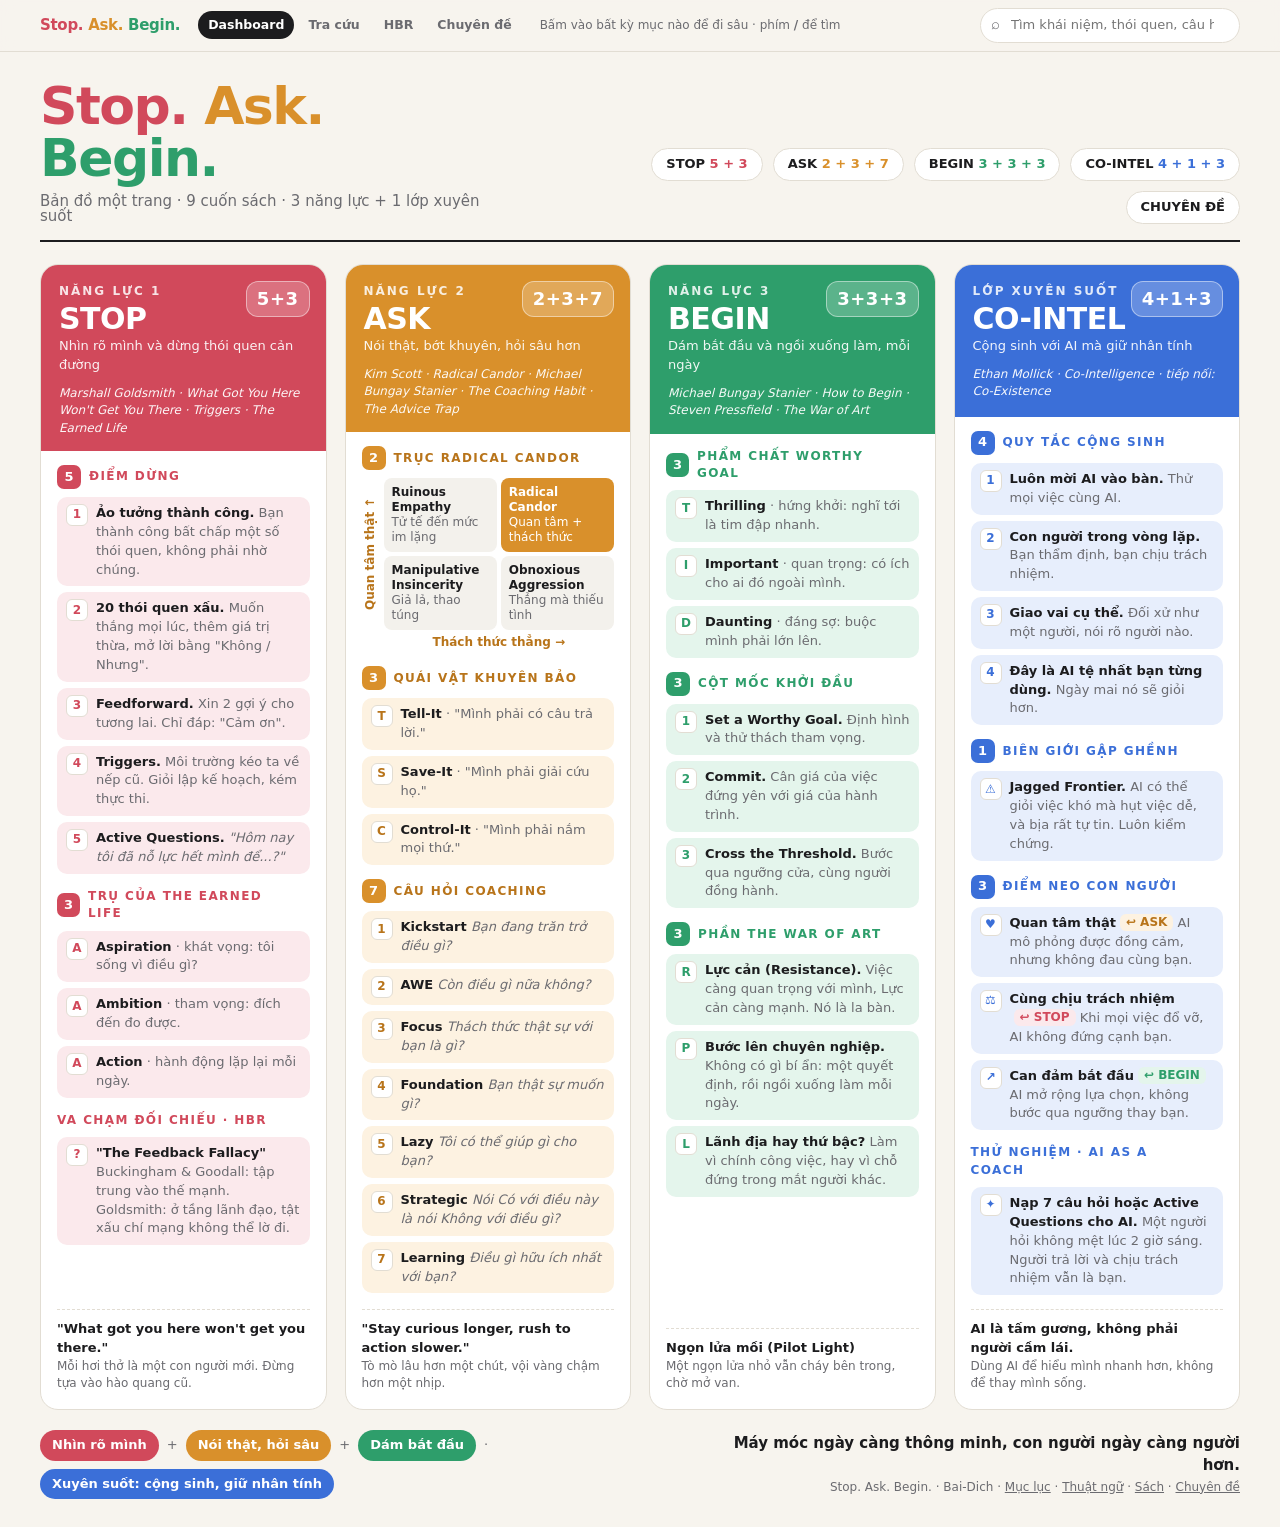
==== commit edf15450: "feat(atlas): add Khong-Thoi-Gian deep-dive portal to sabc" ====
--- a/index.html
+++ b/index.html
@@ -39,7 +39,7 @@
       <a href="#/" data-k="dash">Dashboard</a>
       <a href="#/index" data-k="index">Tra cứu</a>
       <a href="#/ref/hbr" data-k="ref">HBR</a>
-      <a href="#/ref/topics" data-k="topics">Chuyên đề</a>
+      <a href="topics/khong-thoi-gian/index.html">Chuyên đề</a>
     </nav>
     <span class="hint">Bấm vào bất kỳ mục nào để đi sâu · phím <b>/</b> để tìm</span>
     <label class="search"><input id="q" type="search" placeholder="Tìm khái niệm, thói quen, câu hỏi..." autocomplete="off" aria-label="Tìm kiếm"></label>
@@ -59,7 +59,7 @@
       <a class="f-ask" href="#/ask">ASK <b>2 + 3 + 7</b></a>
       <a class="f-begin" href="#/begin">BEGIN <b>3 + 3 + 3</b></a>
       <a class="f-co" href="#/co">CO-INTEL <b>4 + 1 + 3</b></a>
-      <a class="f-ref" href="#/ref/topics">CHUYÊN ĐỀ <b>1</b></a>
+      <a class="f-ref" href="topics/khong-thoi-gian/index.html">CHUYÊN ĐỀ</a>
     </div>
   </header>
 
@@ -238,7 +238,7 @@
       <a class="p" href="#/begin" style="background:var(--begin)">Dám bắt đầu</a><span class="arrow">·</span>
       <a class="p" href="#/co" style="background:var(--co)">Xuyên suốt: cộng sinh, giữ nhân tính</a>
     </div>
-    <div class="closing">Máy móc ngày càng thông minh, con người ngày càng người hơn.<span>Stop. Ask. Begin. · Bai-Dich · <a href="#/index">Mục lục</a> · <a href="#/index/terms">Thuật ngữ</a> · <a href="#/index/books">Sách</a> · <a href="#/ref/topics">Chuyên đề</a></span></div>
+    <div class="closing">Máy móc ngày càng thông minh, con người ngày càng người hơn.<span>Stop. Ask. Begin. · Bai-Dich · <a href="#/index">Mục lục</a> · <a href="#/index/terms">Thuật ngữ</a> · <a href="#/index/books">Sách</a> · <a href="topics/khong-thoi-gian/index.html">Chuyên đề</a></span></div>
   </footer>
 
 </main>
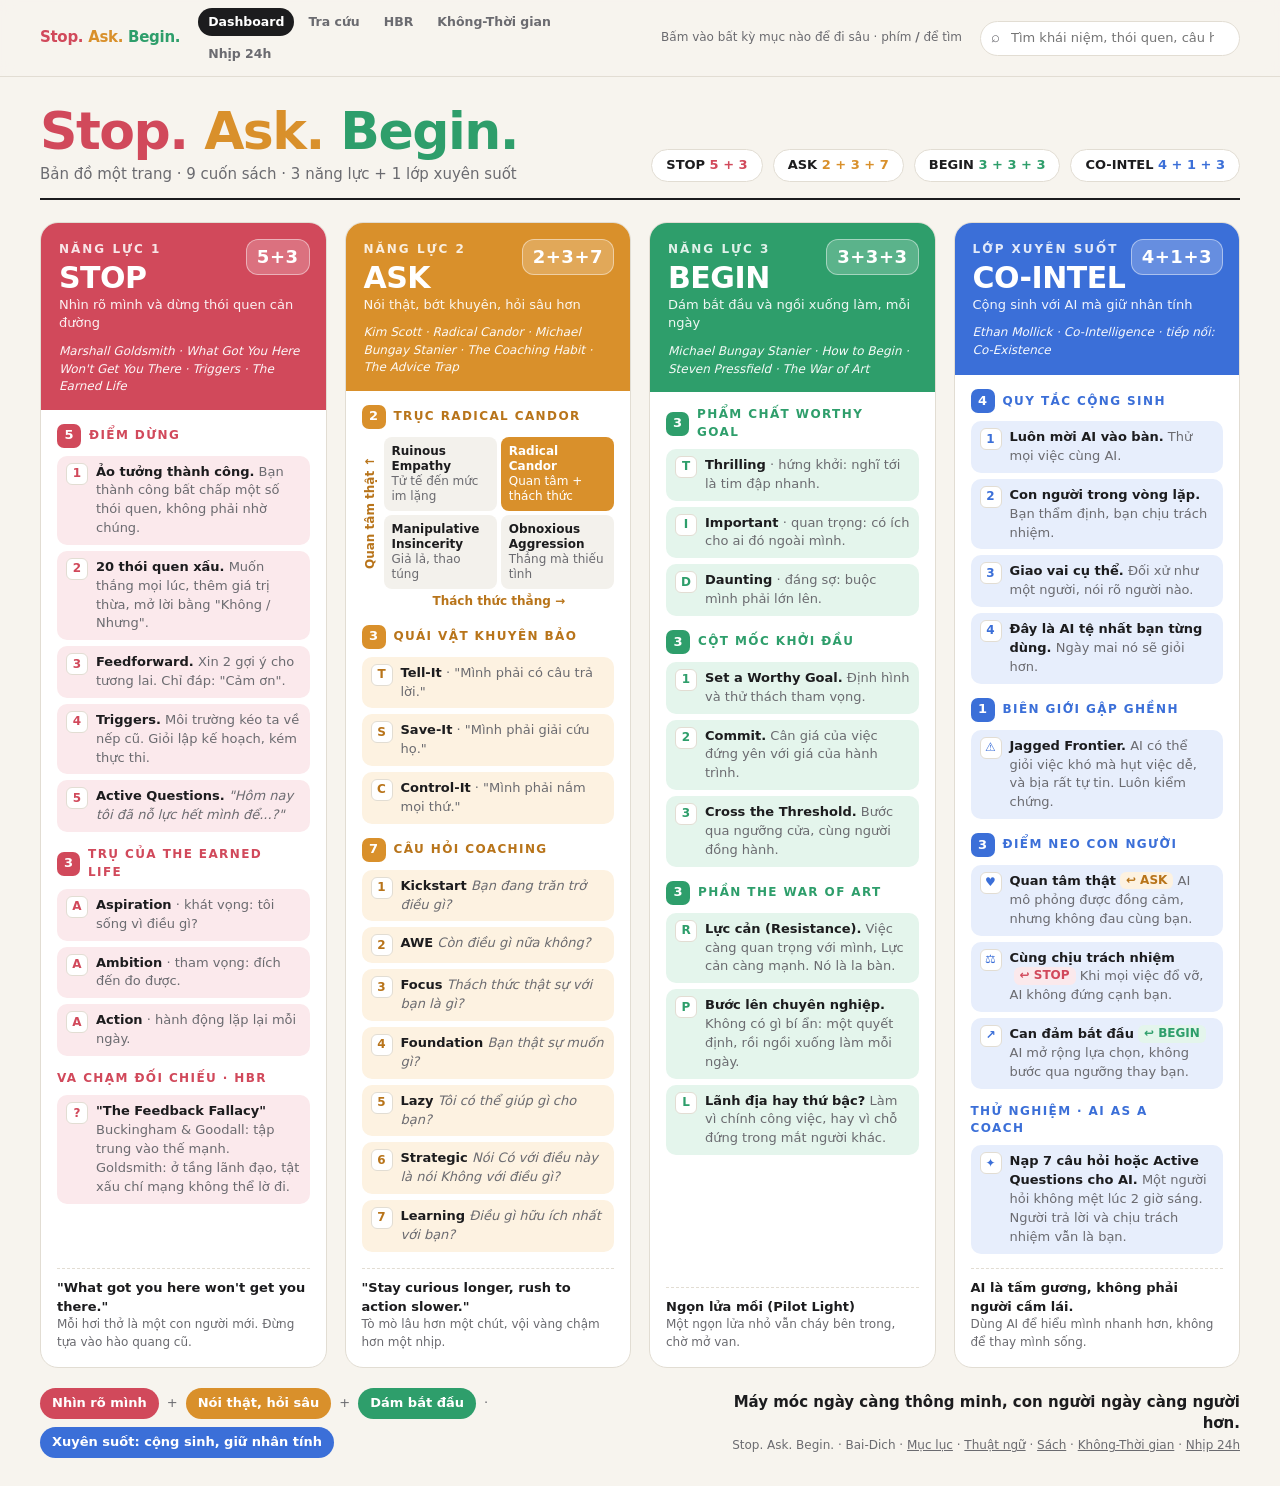
==== commit 206156a0: "feat(atlas): update Khong-Thoi-Gian and add Nhip-24h interactive poster to sabc" ====
--- a/index.html
+++ b/index.html
@@ -39,7 +39,8 @@
       <a href="#/" data-k="dash">Dashboard</a>
       <a href="#/index" data-k="index">Tra cứu</a>
       <a href="#/ref/hbr" data-k="ref">HBR</a>
-      <a href="topics/khong-thoi-gian/index.html">Chuyên đề</a>
+      <a href="topics/khong-thoi-gian/index.html">Không-Thời gian</a>
+      <a href="topics/nhip-24h/index.html">Nhịp 24h</a>
     </nav>
     <span class="hint">Bấm vào bất kỳ mục nào để đi sâu · phím <b>/</b> để tìm</span>
     <label class="search"><input id="q" type="search" placeholder="Tìm khái niệm, thói quen, câu hỏi..." autocomplete="off" aria-label="Tìm kiếm"></label>
@@ -59,7 +60,6 @@
       <a class="f-ask" href="#/ask">ASK <b>2 + 3 + 7</b></a>
       <a class="f-begin" href="#/begin">BEGIN <b>3 + 3 + 3</b></a>
       <a class="f-co" href="#/co">CO-INTEL <b>4 + 1 + 3</b></a>
-      <a class="f-ref" href="topics/khong-thoi-gian/index.html">CHUYÊN ĐỀ</a>
     </div>
   </header>
 
@@ -238,7 +238,7 @@
       <a class="p" href="#/begin" style="background:var(--begin)">Dám bắt đầu</a><span class="arrow">·</span>
       <a class="p" href="#/co" style="background:var(--co)">Xuyên suốt: cộng sinh, giữ nhân tính</a>
     </div>
-    <div class="closing">Máy móc ngày càng thông minh, con người ngày càng người hơn.<span>Stop. Ask. Begin. · Bai-Dich · <a href="#/index">Mục lục</a> · <a href="#/index/terms">Thuật ngữ</a> · <a href="#/index/books">Sách</a> · <a href="topics/khong-thoi-gian/index.html">Chuyên đề</a></span></div>
+    <div class="closing">Máy móc ngày càng thông minh, con người ngày càng người hơn.<span>Stop. Ask. Begin. · Bai-Dich · <a href="#/index">Mục lục</a> · <a href="#/index/terms">Thuật ngữ</a> · <a href="#/index/books">Sách</a> · <a href="topics/khong-thoi-gian/index.html">Không-Thời gian</a> · <a href="topics/nhip-24h/index.html">Nhịp 24h</a></span></div>
   </footer>
 
 </main>
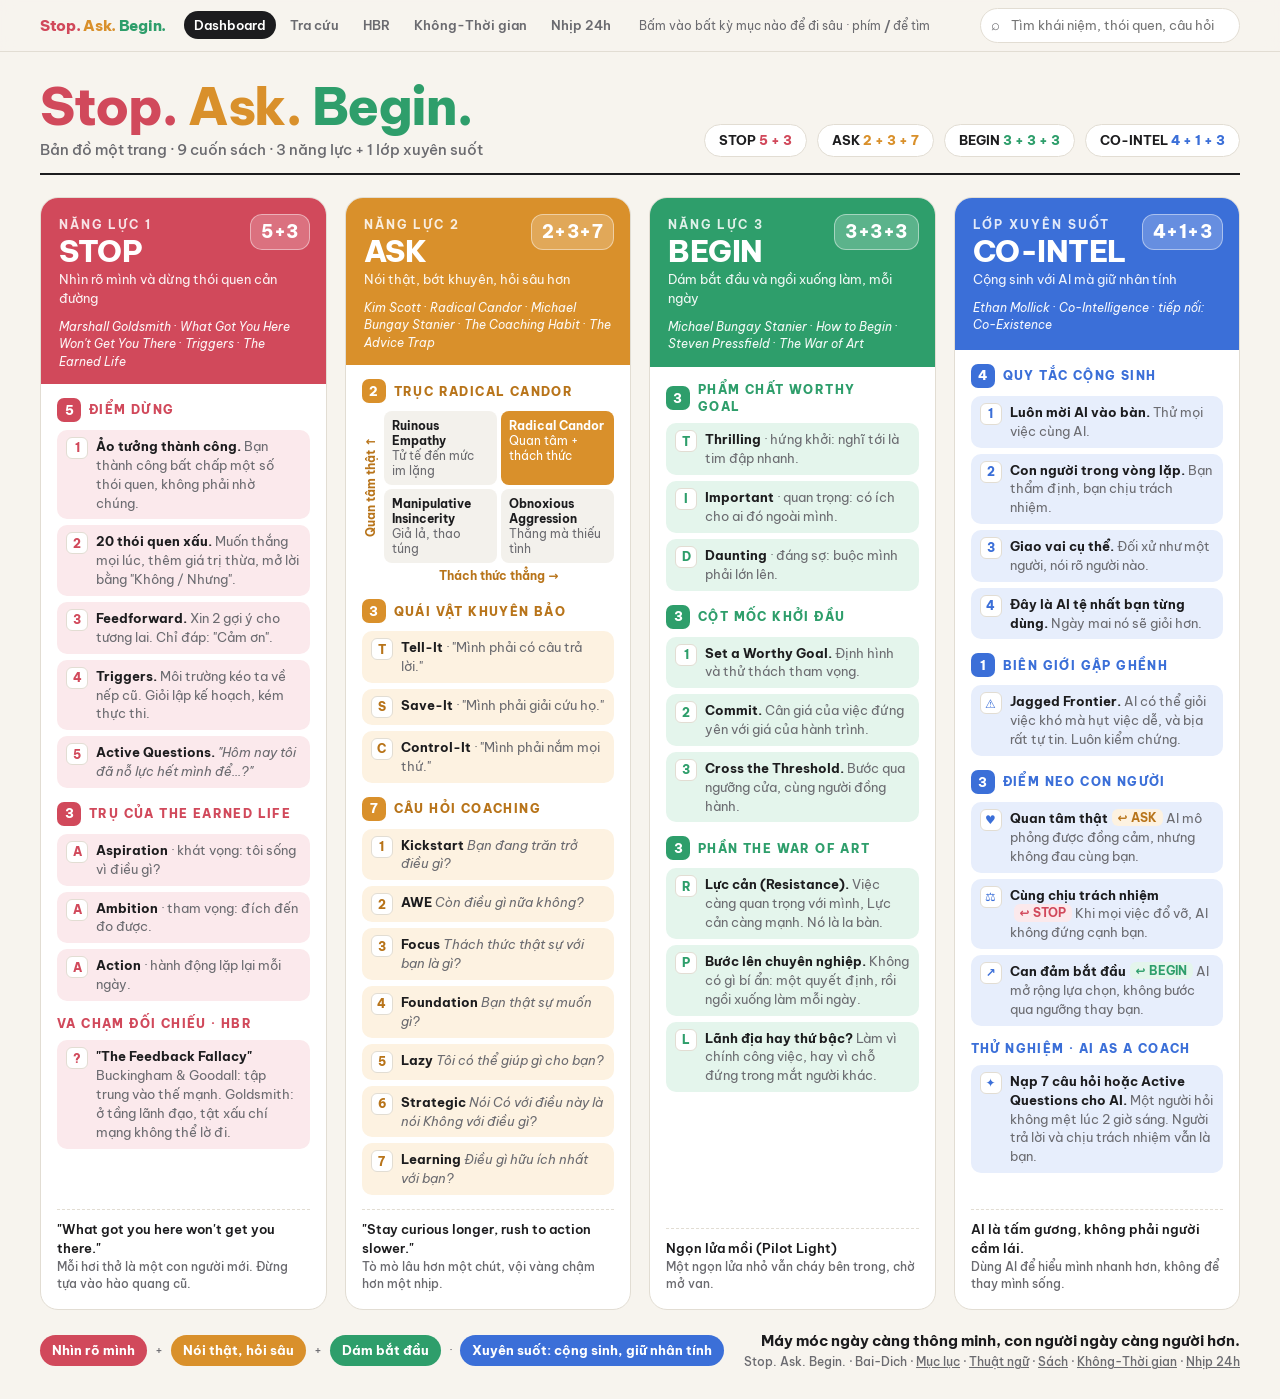
==== commit 354b7385: "fix(nhip-24h): unify Be Vietnam Pro & JetBrains Mono typography and canvas rendering" ====
--- a/index.html
+++ b/index.html
@@ -8,6 +8,9 @@
 <link rel="icon" type="image/png" sizes="32x32" href="assets/favicon.png">
 <link rel="apple-touch-icon" sizes="180x180" href="assets/apple-touch-icon.png">
 <link rel="shortcut icon" href="favicon.ico">
+<link rel="preconnect" href="https://fonts.googleapis.com">
+<link rel="preconnect" href="https://fonts.gstatic.com" crossorigin>
+<link rel="stylesheet" href="https://fonts.googleapis.com/css2?family=Be+Vietnam+Pro:ital,wght@0,400;0,500;0,600;0,700;0,800;1,400&display=swap">
 <link rel="stylesheet" href="assets/atlas.css">
 
 <!-- Google Analytics 4 (GA4) -->
